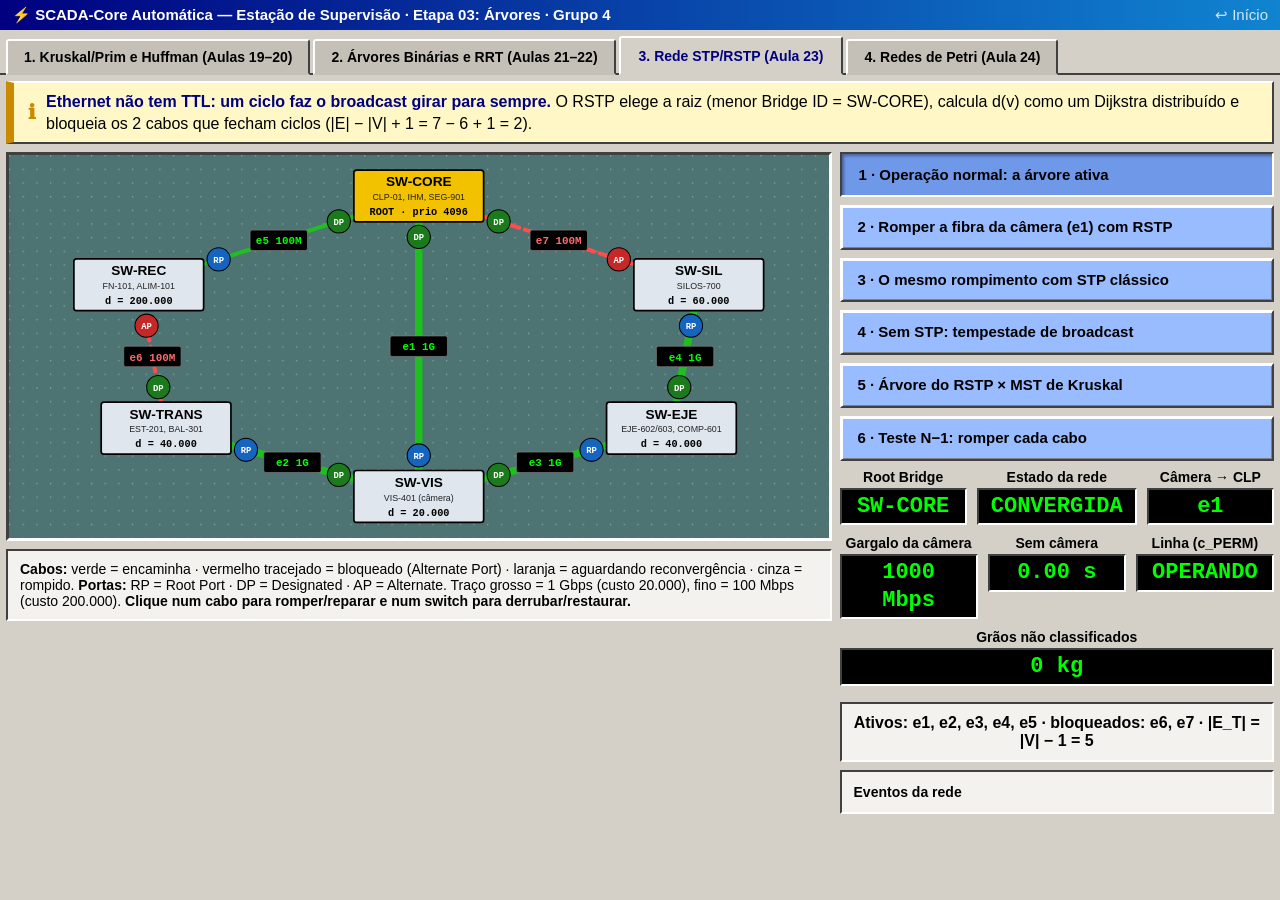
==== simulacao-arvores/index.html @ 386c3174 "feat(simulacao-arvores): adiciona simulacao da Etapa 03 com a aba da Aula 23 (STP/RSTP)" ====
<!DOCTYPE html>
<html lang="pt-BR">
<head>
  <meta charset="UTF-8">
  <meta name="viewport" content="width=device-width, initial-scale=1">
  <title>SCADA-Core Automática | Etapa 03 — Árvores</title>
  <meta name="description" content="Simulação SCADA da Etapa 03 (Árvores): árvore geradora da rede Ethernet da planta de classificação de grãos com STP/RSTP, falhas de cabo e impacto no permissivo do CLP.">
  <link rel="icon" href="data:image/svg+xml,%3Csvg xmlns='http://www.w3.org/2000/svg' viewBox='0 0 16 16'%3E%3Crect width='16' height='16' fill='%234d7373'/%3E%3Ccircle cx='8' cy='3' r='2' fill='%23fff'/%3E%3Ccircle cx='3' cy='12' r='2' fill='%23fff'/%3E%3Ccircle cx='13' cy='12' r='2' fill='%23fff'/%3E%3Cpath d='M8 3L3 12M8 3L13 12' stroke='%23fff'/%3E%3C/svg%3E">
  <link rel="stylesheet" href="../simulacao-grafos/css/style.css">
</head>
<body>
  <div id="station">
    <div id="titlebar">
      <span>⚡ SCADA-Core Automática — Estação de Supervisão · Etapa 03: Árvores · Grupo 4</span>
      <a href="../index.html">↩ Início</a>
    </div>
    <div id="tabs" role="tablist"></div>
    <div id="screens"></div>
  </div>
  <noscript>Esta simulação precisa de JavaScript.</noscript>
  <script type="module" src="js/app.js"></script>
</body>
</html>
---- simulacao-grafos/css/style.css ----
/* ==========================================================================
   SCADA-Core Automática — Etapa 02 (Grafos)
   Design system herdado do simulador da Etapa 01 (WinCC / InTouch clássico):
   chassi cinza #d4d0c8, sinótico teal #4d7373, relevo 3D, displays pretos.
   Sem frameworks externos.
   ========================================================================== */
:root {
  --chassis: #d4d0c8; --chassis-light: #ffffff; --chassis-mid: #ece9d8; --chassis-shadow: #808080; --chassis-dark: #404040;
  --canvas-bg: #4d7373; --canvas-border: #283e3e;
  --disp-bg: #000; --disp-green: #00ff00; --disp-yellow: #ffff00; --disp-red: #ff2222; --disp-white: #fff; --disp-cyan: #00ffff;
  --btn-green: #a3d9a5; --btn-yellow: #ffff80; --btn-red: #ff7777; --btn-blue: #99bbff;
  --pipe-fill: #dcdcdc; --text: #000; --muted: #404040;
  --cls-a: #fff6c8; --cls-b: #ff9f1c; --cls-c: #e63946;
  --font: 'Segoe UI', Tahoma, Arial, Helvetica, sans-serif;
  --mono: Consolas, 'JetBrains Mono', 'Courier New', monospace;
}
* { box-sizing: border-box; }
html, body { height: 100%; }
body { margin: 0; font-family: var(--font); font-size: 15px; background: var(--chassis); color: var(--text); user-select: none; -webkit-font-smoothing: antialiased; }
button, select, input { font-family: inherit; font-size: 12px; }
.mono { font-family: var(--mono); }
.hidden { display: none !important; }

/* ---------- estação ---------- */
#station { display: flex; flex-direction: column; height: 100vh; min-height: 640px; }
#titlebar { background: linear-gradient(90deg, #000080, #1084d0); color: #fff; padding: 4px 10px; display: flex; align-items: center; justify-content: space-between; font-weight: bold; font-size: 12px; gap: 12px; }
#titlebar a { color: #cfe8ff; text-decoration: none; font-weight: normal; }
#titlebar a:hover { text-decoration: underline; }
#toolbar { display: flex; align-items: center; gap: 8px; padding: 4px 8px; flex-wrap: wrap; border-bottom: 1px solid var(--chassis-shadow); background: var(--chassis); }
.comm { display: inline-flex; align-items: center; gap: 6px; font-size: 11px; }
#tabs { display: flex; align-items: flex-end; padding: 4px 6px 0; gap: 3px; background: var(--chassis); border-bottom: 2px solid var(--chassis-dark); flex-wrap: wrap; }
.tab { font-size: 11px; font-weight: bold; background: #c4c0b8; border: 2px solid; border-color: #fff var(--chassis-dark) transparent #fff; padding: 5px 12px; cursor: pointer; border-radius: 3px 3px 0 0; position: relative; bottom: -2px; }
.tab:hover { background: var(--chassis); }
.tab.active { background: var(--chassis); color: #000080; padding: 7px 14px 6px; border-bottom: 2px solid var(--chassis); z-index: 2; }
#screens { flex: 1; min-height: 0; position: relative; overflow: hidden; }
.screen { position: absolute; inset: 0; padding: 6px; overflow: auto; display: none; }
.screen.active { display: block; }

/* ---------- relevos ---------- */
.raised { border: 2px solid; border-color: #fff var(--chassis-dark) var(--chassis-dark) #fff; background: var(--chassis); box-shadow: inset 1px 1px 0 #fff, inset -1px -1px 0 var(--chassis-shadow); }
.sunken { border: 2px solid; border-color: var(--chassis-dark) #fff #fff var(--chassis-dark); background: var(--chassis); }
.panel { background: var(--chassis); border: 2px solid; border-color: #fff var(--chassis-dark) var(--chassis-dark) #fff; box-shadow: inset 1px 1px 0 #fff, inset -1px -1px 0 var(--chassis-shadow); padding: 4px; }
.panel-h { background: linear-gradient(90deg, #000080, #1084d0); color: #fff; padding: 3px 8px; font-size: 11px; font-weight: bold; margin: -4px -4px 4px; display: flex; justify-content: space-between; align-items: center; gap: 8px; }
.panel-h.gray { background: var(--chassis); color: #000; border-bottom: 1px solid var(--chassis-shadow); }
.inset { background: #e2dfd7; border: 1px solid; border-color: var(--chassis-shadow) #fff #fff var(--chassis-shadow); padding: 4px; }

/* ---------- displays e botões ---------- */
.io { background: var(--disp-bg); border: 2px solid; border-color: var(--chassis-dark) #fff #fff var(--chassis-dark); color: var(--disp-green); font-family: var(--mono); font-size: 13px; font-weight: bold; padding: 1px 6px; text-align: right; display: inline-block; min-width: 64px; line-height: 1.25; }
.io.y { color: var(--disp-yellow); } .io.r { color: var(--disp-red); } .io.w { color: #fff; } .io.c { color: var(--disp-cyan); } .io.left { text-align: left; }
.btn { font-size: 11px; font-weight: bold; color: #000; background: var(--chassis); border: 2px solid; border-color: #fff var(--chassis-dark) var(--chassis-dark) #fff; box-shadow: inset 1px 1px 0 #fff, inset -1px -1px 0 var(--chassis-shadow); padding: 4px 10px; cursor: pointer; display: inline-flex; align-items: center; justify-content: center; gap: 4px; text-decoration: none; }
.btn:active, .btn.on { border-color: var(--chassis-dark) #fff #fff var(--chassis-dark); box-shadow: inset 1px 1px 0 var(--chassis-shadow); padding: 5px 9px 3px 11px; }
.btn.green { background: var(--btn-green); } .btn.yellow { background: var(--btn-yellow); } .btn.red { background: var(--btn-red); } .btn.blue { background: var(--btn-blue); }
.btn.on.red { background: #e65555; } .btn.on.green { background: #8acb8d; } .btn.on.yellow { background: #e6e670; } .btn.on.blue { background: #7ea3ee; }
.btn:disabled { color: #808080; cursor: not-allowed; }
.btn.emerg { background: #d32f2f; color: #fff; border: 3px solid; border-color: #ff6666 #800000 #800000 #ff6666; outline: 3px solid #ffeb3b; font-weight: 900; padding: 5px 12px; }
.btn.emerg.on { background: #b71c1c; border-color: #800000 #ff6666 #ff6666 #800000; }
.lamp { display: inline-block; width: 12px; height: 12px; border-radius: 50%; border: 1px solid #404040; vertical-align: middle; background: #808080; box-shadow: inset 1px 1px 1px rgba(255,255,255,.8), inset -1px -1px 1px rgba(0,0,0,.5); }
.lamp.g { background: #00e000; } .lamp.r { background: #e00000; } .lamp.a { background: #ffaa00; } .lamp.b { background: #3a7bff; }
.blk { display: inline-block; font-family: var(--mono); font-size: 10px; font-weight: bold; padding: 1px 4px; min-width: 28px; text-align: center; border: 1px solid; border-color: #fff var(--chassis-dark) var(--chassis-dark) #fff; }
.blk.on { background: #00c000; color: #fff; } .blk.off { background: #c00000; color: #fff; } .blk.idle { background: #b0c4b0; color: #607060; } .blk.warn { background: #ffaa00; color: #000; }
select, input[type=number], input[type=text] { background: #fff; border: 2px solid; border-color: var(--chassis-dark) #fff #fff var(--chassis-dark); padding: 2px 4px; }
input[type=range] { vertical-align: middle; }
label.chk { display: flex; align-items: center; gap: 6px; padding: 2px 0; cursor: pointer; }

/* ---------- sinótico ---------- */
.viewport { background: var(--canvas-bg); border: 3px solid; border-color: var(--chassis-dark) #fff #fff var(--chassis-dark); position: relative; overflow: hidden; }
.viewport svg { display: block; width: 100%; height: auto; max-height: calc(100vh - 230px); }
.node { cursor: pointer; }
.node:hover .nbody { stroke: #ffff00; stroke-width: 3; }
.edge-hit { cursor: pointer; stroke: transparent; stroke-width: 22; fill: none; }
.edge-hit:hover + .edge-vis { filter: brightness(1.3); }
.belt-run { animation: belt 0.6s linear infinite; }
@keyframes belt { to { stroke-dashoffset: -12; } }
.blink { animation: blink .8s infinite; }
@keyframes blink { 50% { opacity: .25; } }
.svgtext { font-family: var(--mono); font-size: 11px; font-weight: bold; fill: #fff; pointer-events: none; }
.svgtag { font-family: var(--font); font-size: 11px; font-weight: bold; fill: #fff; pointer-events: none; }

/* ---------- layouts ---------- */
.grid2 { display: grid; grid-template-columns: minmax(0, 1fr) 320px; gap: 6px; align-items: start; }
.grid3 { display: grid; grid-template-columns: 1fr 1fr 1fr; gap: 6px; align-items: start; }
.row { display: flex; align-items: center; gap: 6px; flex-wrap: wrap; }
.col { display: flex; flex-direction: column; gap: 4px; }
.kv { display: grid; grid-template-columns: auto 1fr; gap: 3px 8px; align-items: center; }
.kv .k { font-size: 11px; color: var(--muted); }
.stack > * + * { margin-top: 6px; }
hr.sep { border: 0; border-top: 1px solid var(--chassis-shadow); border-bottom: 1px solid #fff; margin: 6px 0; }
.small { font-size: 11px; } .muted { color: var(--muted); }
h3.sec { margin: 0 0 4px; font-size: 12px; }

/* ---------- tabelas ---------- */
table.t { width: 100%; border-collapse: collapse; font-family: var(--mono); font-size: 11px; }
table.t th { background: #c4c0b8; font-weight: bold; padding: 3px 6px; border: 1px solid; border-color: #fff var(--chassis-dark) var(--chassis-dark) #fff; text-align: left; position: sticky; top: 0; }
table.t td { padding: 2px 6px; border: 1px solid #b0aca4; background: #f4f2ee; }
table.t tr:nth-child(even) td { background: #e8e5de; }
table.t td.num { text-align: right; }
table.t tr.hl td { background: #ffff99 !important; }
table.t tr.bad td { background: #ffd0d0 !important; }
table.t tr.good td { background: #d6f5d6 !important; }
.cellp { background: #bfe3bf !important; } .cellm { background: #f3b9b9 !important; }
.matrix td { text-align: center; min-width: 22px; padding: 1px 3px; }

/* ---------- alarmes ---------- */
#ribbon { background: #000; border: 2px solid; border-color: var(--chassis-dark) #fff #fff var(--chassis-dark); font-family: var(--mono); font-size: 11px; font-weight: bold; padding: 4px 8px; display: flex; align-items: center; justify-content: space-between; gap: 8px; color: #00dd00; margin: 2px 4px 4px; }
#ribbon.CRIT { color: #ff3333; animation: blink .8s infinite; } #ribbon.ALTA { color: #ffaa00; } #ribbon.MED { color: #ffff55; }
.prio-CRIT { color: #c00000; font-weight: bold; } .prio-ALTA { color: #b36b00; font-weight: bold; } .prio-MED { color: #7a7a00; } .prio-INFO { color: #004a99; }

/* ---------- modal (faceplate) ---------- */
#fp-backdrop { position: fixed; inset: 0; background: rgba(0,0,0,.4); z-index: 100; display: flex; align-items: center; justify-content: center; padding: 16px; }
.fp { width: 100%; max-width: 520px; max-height: 90vh; overflow: auto; background: var(--chassis); border: 3px solid; border-color: #fff var(--chassis-dark) var(--chassis-dark) #fff; box-shadow: 4px 4px 10px rgba(0,0,0,.5); }
.fp-title { background: linear-gradient(90deg, #000080, #1084d0); color: #fff; padding: 4px 8px; display: flex; justify-content: space-between; align-items: center; font-weight: bold; }
.fp-body { padding: 8px; }
.fp-tabs { display: flex; gap: 2px; padding: 4px 4px 0; border-bottom: 2px solid var(--chassis-dark); }
.fp-tabs button { flex: 1; font-weight: bold; background: #c4c0b8; border: 2px solid; border-color: #fff var(--chassis-dark) transparent #fff; padding: 4px; cursor: pointer; }
.fp-tabs button.active { background: var(--chassis); color: #000080; }

/* ---------- auditoria ---------- */
.finding { margin-bottom: 8px; }
.finding .head { display: flex; gap: 8px; align-items: center; justify-content: space-between; background: #c4c0b8; padding: 3px 6px; font-weight: bold; }
.finding .body { padding: 6px 8px; background: #f4f2ee; border: 1px solid #b0aca4; line-height: 1.45; }
.finding .body b { color: #000080; }
.sev { font-family: var(--mono); font-size: 10px; padding: 1px 6px; color: #fff; }
.sev.grave { background: #b71c1c; } .sev.media { background: #b36b00; } .sev.menor { background: #5a6b7a; }
.quote { border-left: 3px solid #808080; padding-left: 8px; color: #333; font-style: italic; margin: 3px 0; }
.legend i { display: inline-block; width: 10px; height: 10px; border-radius: 50%; border: 1px solid #000; margin-right: 4px; vertical-align: middle; }

@media (max-width: 1100px) { .grid2, .grid3 { grid-template-columns: 1fr; } }
@media (prefers-reduced-motion: reduce) { .belt-run, .blink { animation: none; } }

/* ==========================================================================
   MODO APRESENTAÇÃO (projetor): fontes maiores, poucos controles, painéis limpos
   ========================================================================== */
button, select, input { font-size: 14px; }
#titlebar { font-size: 15px; padding: 6px 12px; }
#toolbar { padding: 6px 12px; gap: 12px; }
#toolbar .io { font-size: 16px; min-width: 110px; text-align: center; }
#tabs .tab { font-size: 14px; padding: 8px 16px; }
#tabs .tab.active { padding: 10px 18px 9px; }
#ribbon { font-size: 14px; }
.btn.big { font-size: 15px; padding: 11px 16px; justify-content: flex-start; text-align: left; width: 100%; line-height: 1.25; }
.btn.big.on { padding: 12px 15px 10px 17px; }
.btn.mid { font-size: 14px; padding: 9px 14px; }
.btn.mid.on { padding: 10px 13px 8px 15px; }
.btn.on.blue { background: #6f98e8; color: #000; box-shadow: inset 2px 2px 3px rgba(0,0,0,.35); }
.btn.dark { background: #1b3a5a; color: #fff; }
.split { display: grid; grid-template-columns: minmax(0, 1.9fr) minmax(0, 1fr); gap: 8px; align-items: start; height: 100%; }
.split > .col { gap: 8px; }
.btns { display: flex; flex-direction: column; gap: 8px; }
.btns.row2 { flex-direction: row; flex-wrap: wrap; }
.btns.row2 .btn { flex: 1 1 220px; width: auto; }
.topbtns { display: flex; gap: 8px; margin-bottom: 8px; }
.topbtns .btn { flex: 1; justify-content: center; text-align: center; }
.io.big { font-size: 22px; padding: 3px 12px; min-width: 110px; }
.io.xl { font-size: 30px; padding: 4px 16px; }
.bignums { display: flex; gap: 10px; flex-wrap: wrap; }
.bignum { display: flex; flex-direction: column; align-items: stretch; gap: 3px; flex: 1 1 120px; }
.bignum .lbl { font-size: 14px; font-weight: bold; text-align: center; }
.bignum .io { text-align: center; }
.card { background: #f4f2ee; border: 2px solid; border-color: var(--chassis-dark) #fff #fff var(--chassis-dark); padding: 10px 12px; }
.card.line { font-size: 16px; font-weight: bold; text-align: center; }
.cardtitle { font-size: 16px; font-weight: bold; margin: 0 0 6px; color: #000080; }
.stripline { font-size: 15px; padding: 6px 10px; display: flex; gap: 14px; flex-wrap: wrap; align-items: center; }
.panel { padding: 8px; }
.panel-h { font-size: 14px; padding: 5px 10px; margin: -8px -8px 8px; }
table.t { font-size: 14px; }
table.t th, table.t td { padding: 4px 8px; }
table.matrix { font-size: 12.5px; }
table.matrix td, table.matrix th { padding: 3px 2px; min-width: 24px; text-align: center; }
table.matrix td:first-child, table.matrix th:first-child { text-align: left; white-space: nowrap; }
.viewport.big svg { max-height: calc(100vh - 215px); }
.viewport.big .svgtext { font-size: 12.5px !important; }
.viewport.big .svgtag { font-size: 13px !important; }
.viewport.big .svgtag.etag { font-size: 10.5px !important; }
.seal { display: flex; align-items: center; justify-content: center; gap: 12px; flex: 1 1 320px; background: #0b3d0b; color: #6bff6b; border: 3px solid; border-color: var(--chassis-dark) #fff #fff var(--chassis-dark); padding: 16px 20px; font-weight: bold; }
.seal b { font-size: 46px; font-family: var(--mono); }
.seal span { font-size: 18px; line-height: 1.25; color: #d8ffd8; }
.seal.bad { background: #5a0b0b; color: #ff8b8b; }
.chips { font-family: var(--mono); font-size: 13px; line-height: 1.5; }
@media (max-width: 1100px) { .split { grid-template-columns: 1fr; } }

#toolbar .btn { font-size: 14px; padding: 6px 14px; }

/* Faixa didática (cada aba) */
.banner { display: flex; align-items: center; gap: 10px; margin: 0 0 8px; padding: 8px 14px; font-size: 16px; line-height: 1.35; background: #fff8c6; color: #000; border: 2px solid; border-color: #fff var(--chassis-dark) var(--chassis-dark) #fff; border-left: 8px solid #c98a00; }
.banner .bn-ic { font-weight: bold; font-size: 20px; color: #c98a00; }
.banner b { color: #000080; }
.rota { font-family: var(--mono); font-size: 14px; line-height: 1.5; }
.rota div { margin: 2px 0; }
.rota .k { display: inline-block; min-width: 110px; font-weight: bold; }
.tags { display: flex; flex-wrap: wrap; gap: 4px; }
.tag { padding: 1px 7px; font-family: var(--mono); font-size: 13px; border: 1px solid #000; background: #bfe3bf; }
.tag.no { background: #f3b9b9; }

/* ===== Deck de apresentação (aba 5) ===== */
#tabs .tab.hl { background: #ffd24a; color: #000; margin-left: 14px; border-color: #fff #404040 transparent #fff; }
#tabs .tab.hl.active { background: #ffe58a; color: #000080; }
.sl-root { display: flex; flex-direction: column; gap: 8px; height: 100%; }
.sl-stage { flex: 1; min-height: 0; overflow: auto; background: #f4f2ee; border: 2px solid; border-color: var(--chassis-dark) #fff #fff var(--chassis-dark); padding: 14px 22px; }
.sl-head { display: flex; align-items: center; gap: 12px; margin-bottom: 6px; }
.sl-tag { font-weight: bold; font-size: 15px; color: #fff; padding: 3px 12px; border-radius: 3px; }
.sl-tag.i1 { background: #1a6e6e; } .sl-tag.i2 { background: #1c4f9c; } .sl-tag.i3 { background: #8a5a00; } .sl-tag.i4 { background: #7a2b6f; }
.sl-aula { font-weight: bold; font-size: 15px; color: #000080; }
.sl-num { margin-left: auto; font-size: 14px; color: #404040; }
.sl-title { margin: 4px 0 2px; font-size: 32px; color: #000; }
.sl-sub { font-size: 17px; color: #404040; margin-bottom: 12px; }
.sl-formula { font-family: var(--mono); font-size: 25px; font-weight: bold; text-align: center; color: #00ff66; background: #000; border: 3px solid; border-color: var(--chassis-dark) #fff #fff var(--chassis-dark); padding: 14px 16px; margin-bottom: 14px; line-height: 1.35; }
.sl-two { display: grid; grid-template-columns: 1fr 1fr; gap: 14px; }
.sl-card { font-size: 18px; }
.sl-card .cardtitle { font-size: 20px; }
.sl-ul { margin: 0; padding-left: 22px; line-height: 1.55; }
.sl-ul li { margin: 5px 0; }
table.sl-table { width: 100%; font-size: 19px; }
table.sl-table th { font-size: 17px; }
table.sl-table td { padding: 8px 10px; }
table.sl-table td.k { font-weight: bold; color: #000080; }
table.sl-table.compact { font-size: 15px; } table.sl-table.compact td { padding: 5px 8px; } table.sl-table.compact th { font-size: 14px; }
.sl-fala { margin-top: 14px; padding: 10px 16px; background: #fff8c6; border: 2px dashed #c98a00; font-size: 17px; }
.sl-bar { display: flex; align-items: center; gap: 10px; flex-wrap: wrap; }
.sl-dots { display: flex; gap: 4px; flex: 1; justify-content: center; }
.sl-dot { font: bold 14px var(--font); width: 34px; height: 34px; background: #d4d0c8; border: 2px solid; border-color: #fff var(--chassis-dark) var(--chassis-dark) #fff; cursor: pointer; }
.sl-dot.on { background: #4d7373; color: #fff; border-color: var(--chassis-dark) #fff #fff var(--chassis-dark); }
.sl-fala-btn { opacity: .75; font-size: 13px; }
.btn:disabled { opacity: .4; cursor: default; }
@media (max-width: 1100px) { .sl-two { grid-template-columns: 1fr; } }

.sl-formula { white-space: pre-wrap; }
.sl-bar .btn { width: auto; flex: 0 0 auto; padding: 10px 18px; }
.sl-card { font-size: 23px; } .sl-card .cardtitle { font-size: 25px; } .sl-ul li { margin: 9px 0; }
table.sl-table { font-size: 23px; } table.sl-table th { font-size: 19px; } table.sl-table td { padding: 12px 12px; }
table.sl-table.compact { font-size: 17px; } table.sl-table.compact td { padding: 7px 10px; } table.sl-table.compact th { font-size: 16px; }
.sl-fala { font-size: 19px; } .sl-title { font-size: 36px; } .sl-sub { font-size: 20px; }

/* ===== Revisão de simplificação ===== */
#tabs .tab.hl { margin-left: 0; margin-right: 14px; }
.card.mini { padding: 8px 12px; }
.mini-t { font-weight: bold; font-size: 17px; color: #000080; }
.mini-n { font-size: 22px; font-weight: bold; margin: 2px 0; }
.mini-e { font-size: 15px; color: #333; }
.card.plain { font-size: 17px; line-height: 1.45; }
.card.plain > div { margin: 5px 0; }
.sl-plain { font-size: 21px; font-weight: bold; color: #1a3d6b; background: #e6f0ff; border-left: 8px solid #1c4f9c; padding: 8px 14px; margin: -6px 0 14px; }
.sl-fala { margin-top: 12px; font-size: 19px; }
.sl-fp { margin: 6px 0; line-height: 1.4; }
.sl-card { font-size: 21px; } .sl-card .cardtitle { font-size: 23px; }
table.sl-table { font-size: 21px; } table.sl-table td { padding: 9px 12px; }
table.sl-table.compact { font-size: 15px; } table.sl-table.compact td { padding: 6px 8px; }
.sl-title { font-size: 32px; }
table.sl-table td.k, table.sl-table td.num { white-space: nowrap; }
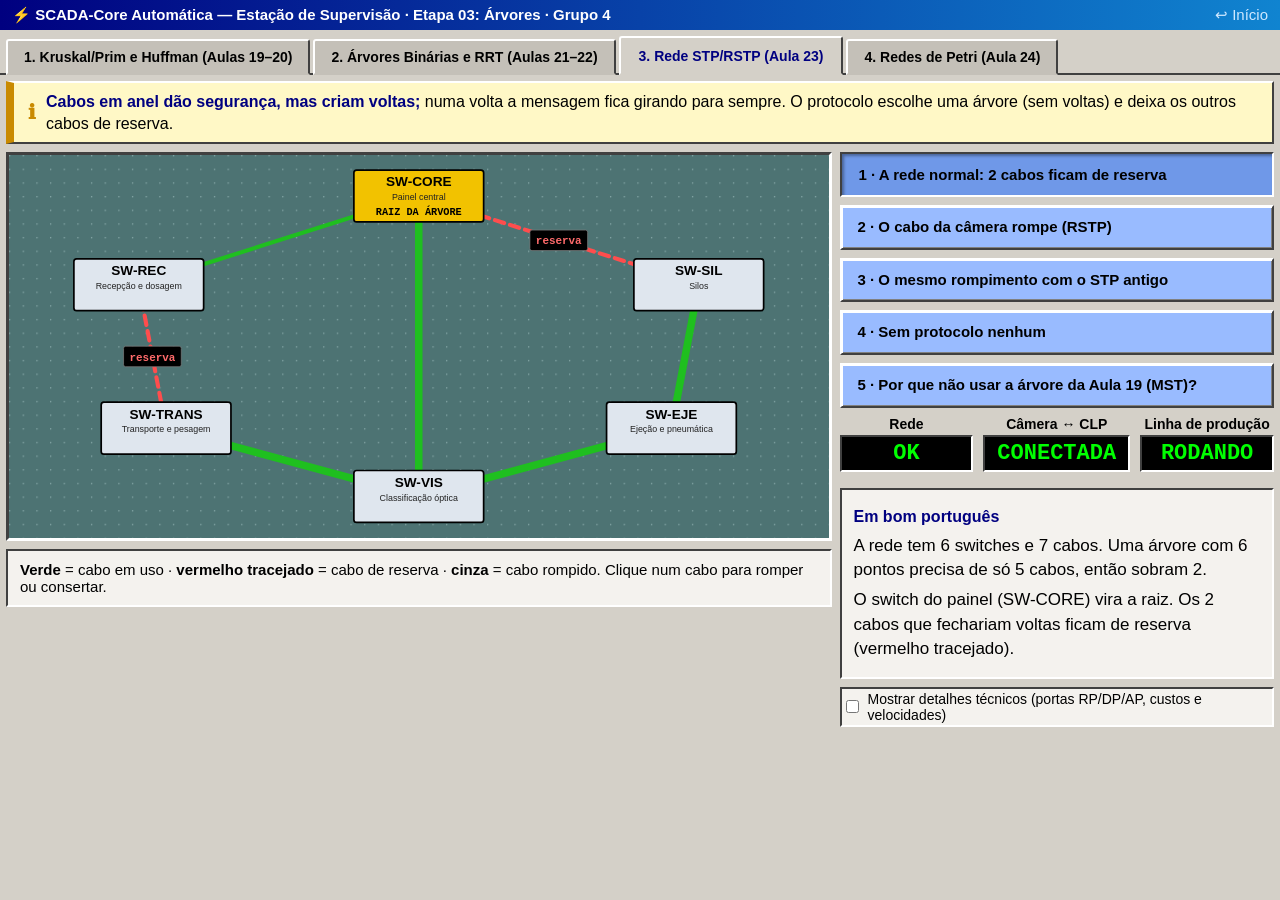
==== commit a1b58e41: "feat(simulacao-arvores): adiciona aba das Aulas 21-22 com arvores de decisao, AVL e RRT/RRT*" ====
--- a/simulacao-arvores/index.html
+++ b/simulacao-arvores/index.html
@@ -4,9 +4,10 @@
   <meta charset="UTF-8">
   <meta name="viewport" content="width=device-width, initial-scale=1">
   <title>SCADA-Core Automática | Etapa 03 — Árvores</title>
-  <meta name="description" content="Simulação SCADA da Etapa 03 (Árvores): árvore geradora da rede Ethernet da planta de classificação de grãos com STP/RSTP, falhas de cabo e impacto no permissivo do CLP.">
+  <meta name="description" content="Simulação SCADA da Etapa 03 (Árvores) da planta de classificação de grãos: cabeamento mínimo, Huffman, árvores de decisão e AVL, rota do AGV com RRT e a rede Ethernet com STP/RSTP.">
   <link rel="icon" href="data:image/svg+xml,%3Csvg xmlns='http://www.w3.org/2000/svg' viewBox='0 0 16 16'%3E%3Crect width='16' height='16' fill='%234d7373'/%3E%3Ccircle cx='8' cy='3' r='2' fill='%23fff'/%3E%3Ccircle cx='3' cy='12' r='2' fill='%23fff'/%3E%3Ccircle cx='13' cy='12' r='2' fill='%23fff'/%3E%3Cpath d='M8 3L3 12M8 3L13 12' stroke='%23fff'/%3E%3C/svg%3E">
   <link rel="stylesheet" href="../simulacao-grafos/css/style.css">
+  <style>.card.line:empty { display: none; }</style>
 </head>
 <body>
   <div id="station">
